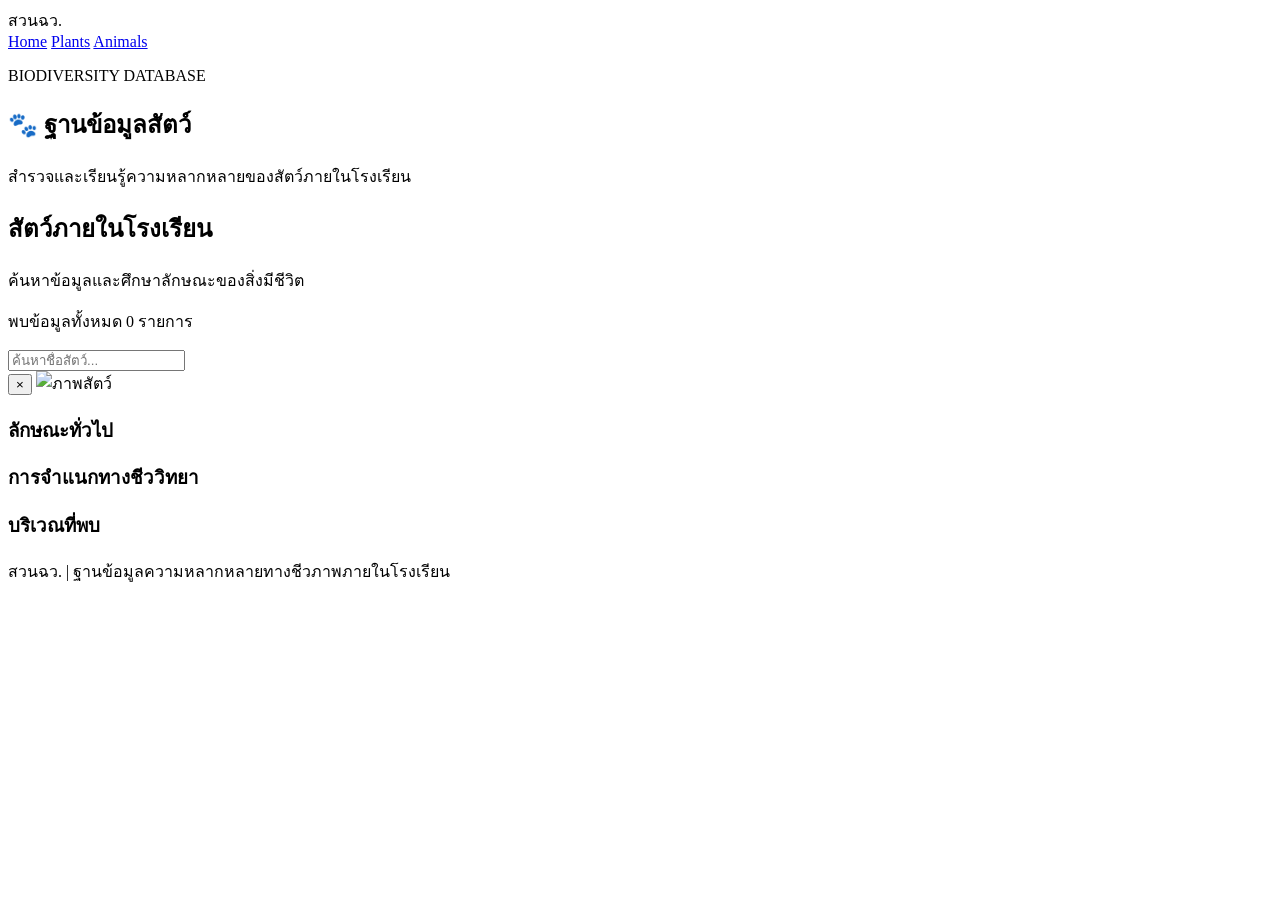
==== animals.html @ 85c2db2e "Add files via upload" ====
<!DOCTYPE html>
<html lang="th">
<head>
    <meta charset="UTF-8">
    <meta name="viewport" content="width=device-width, initial-scale=1.0">
    <title>ฐานข้อมูลสัตว์ | สวนฉว.</title>
    <link rel="stylesheet" href="css/style.css">
</head>
<body>

    <!-- Navigation -->
    <header class="navbar">
        <div class="logo">สวนฉว.</div>

        <nav>
            <a href="index.html">Home</a>
            <a href="plants.html">Plants</a>
            <a href="animals.html" class="active">Animals</a>
        </nav>
    </header>

    <!-- Page Banner -->
    <section class="page-banner">
        <p>BIODIVERSITY DATABASE</p>
        <h1>🐾 ฐานข้อมูลสัตว์</h1>
        <p>สำรวจและเรียนรู้ความหลากหลายของสัตว์ภายในโรงเรียน</p>
    </section>

    <!-- Database -->
    <main class="database-section">

        <div class="database-heading">
            <div>
                <h2>สัตว์ภายในโรงเรียน</h2>
                <p>ค้นหาข้อมูลและศึกษาลักษณะของสิ่งมีชีวิต</p>
            </div>

            <p>พบข้อมูลทั้งหมด <span id="animal-count">0</span> รายการ</p>
        </div>

        <div class="search-box">
            <input
                type="text"
                id="animal-search"
                placeholder="ค้นหาชื่อสัตว์..."
            >
        </div>

        <div id="animal-list" class="plant-grid"></div>

        <p id="empty-message" style="display:none;">
            ไม่พบข้อมูลสัตว์ที่ค้นหา
        </p>

    </main>

    <!-- Detail Modal -->
    <div class="modal" id="animal-modal">
        <div class="modal-content">

            <button class="modal-close" id="modal-close">×</button>

            <img id="detail-image" src="" alt="ภาพสัตว์">

            <div class="modal-info">
                <h2 id="detail-name"></h2>
                <p><i id="detail-scientific"></i></p>

                <h3>ลักษณะทั่วไป</h3>
                <p id="detail-description"></p>

                <h3>การจำแนกทางชีววิทยา</h3>
                <p id="detail-classification"></p>

                <h3>บริเวณที่พบ</h3>
                <p id="detail-location"></p>
            </div>

        </div>
    </div>

    <footer class="footer">
        <p>สวนฉว. | ฐานข้อมูลความหลากหลายทางชีวภาพภายในโรงเรียน</p>
    </footer>

    <script src="js/animals.js"></script>
</body>
</html>
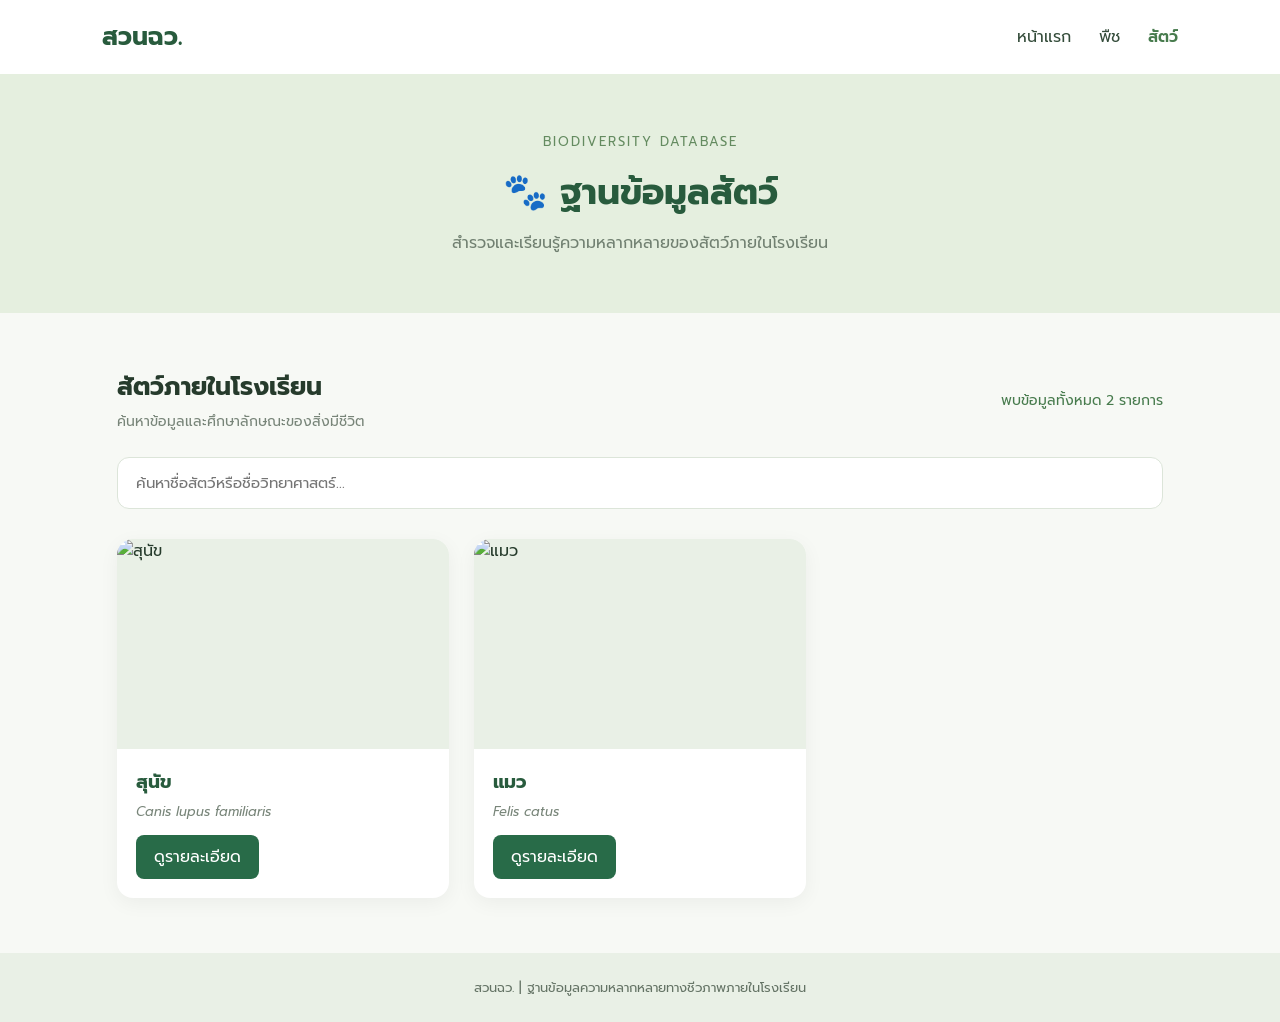
==== commit 7d227fd1: "Add files via upload" ====
--- a/animals.html
+++ b/animals.html
@@ -1,89 +1,61 @@
-
-<!DOCTYPE html>
-<html lang="th">
-<head>
-    <meta charset="UTF-8">
-    <meta name="viewport" content="width=device-width, initial-scale=1.0">
-    <title>ฐานข้อมูลสัตว์ | สวนฉว.</title>
-    <link rel="stylesheet" href="css/style.css">
-</head>
-<body>
-
-    <!-- Navigation -->
-    <header class="navbar">
-        <div class="logo">สวนฉว.</div>
-
-        <nav>
-            <a href="index.html">Home</a>
-            <a href="plants.html">Plants</a>
-            <a href="animals.html" class="active">Animals</a>
-        </nav>
-    </header>
-
-    <!-- Page Banner -->
-    <section class="page-banner">
-        <p>BIODIVERSITY DATABASE</p>
-        <h1>🐾 ฐานข้อมูลสัตว์</h1>
-        <p>สำรวจและเรียนรู้ความหลากหลายของสัตว์ภายในโรงเรียน</p>
-    </section>
-
-    <!-- Database -->
-    <main class="database-section">
-
-        <div class="database-heading">
-            <div>
-                <h2>สัตว์ภายในโรงเรียน</h2>
-                <p>ค้นหาข้อมูลและศึกษาลักษณะของสิ่งมีชีวิต</p>
-            </div>
-
-            <p>พบข้อมูลทั้งหมด <span id="animal-count">0</span> รายการ</p>
-        </div>
-
-        <div class="search-box">
-            <input
-                type="text"
-                id="animal-search"
-                placeholder="ค้นหาชื่อสัตว์..."
-            >
-        </div>
-
-        <div id="animal-list" class="plant-grid"></div>
-
-        <p id="empty-message" style="display:none;">
-            ไม่พบข้อมูลสัตว์ที่ค้นหา
-        </p>
-
-    </main>
-
-    <!-- Detail Modal -->
-    <div class="modal" id="animal-modal">
-        <div class="modal-content">
-
-            <button class="modal-close" id="modal-close">×</button>
-
-            <img id="detail-image" src="" alt="ภาพสัตว์">
-
-            <div class="modal-info">
-                <h2 id="detail-name"></h2>
-                <p><i id="detail-scientific"></i></p>
-
-                <h3>ลักษณะทั่วไป</h3>
-                <p id="detail-description"></p>
-
-                <h3>การจำแนกทางชีววิทยา</h3>
-                <p id="detail-classification"></p>
-
-                <h3>บริเวณที่พบ</h3>
-                <p id="detail-location"></p>
-            </div>
-
-        </div>
-    </div>
-
-    <footer class="footer">
-        <p>สวนฉว. | ฐานข้อมูลความหลากหลายทางชีวภาพภายในโรงเรียน</p>
-    </footer>
-
-    <script src="js/animals.js"></script>
-</body>
-</html>
+<!DOCTYPE html>
+<html lang="th">
+<head>
+  <meta charset="UTF-8">
+  <meta name="viewport" content="width=device-width, initial-scale=1.0">
+  <title>Animals | สวนฉว.</title>
+  <link rel="stylesheet" href="style.css">
+  <script src="animals.js" defer></script>
+</head>
+<body>
+  <header class="navbar">
+    <a href="index.html" class="logo">สวนฉว.</a>
+    <nav>
+      <a href="index.html">หน้าแรก</a>
+      <a href="plants.html">พืช</a>
+      <a href="animals.html" class="active">สัตว์</a>
+    </nav>
+  </header>
+
+  <main>
+    <section class="page-banner">
+      <p class="subtitle">BIODIVERSITY DATABASE</p>
+      <h1>🐾 ฐานข้อมูลสัตว์</h1>
+      <p>สำรวจและเรียนรู้ความหลากหลายของสัตว์ภายในโรงเรียน</p>
+    </section>
+
+    <section class="database-section">
+      <div class="database-heading">
+        <div>
+          <h2>สัตว์ภายในโรงเรียน</h2>
+          <p>ค้นหาข้อมูลและศึกษาลักษณะของสิ่งมีชีวิต</p>
+        </div>
+        <span class="count-label">พบข้อมูลทั้งหมด <span id="animal-count">0</span> รายการ</span>
+      </div>
+
+      <div class="search-box">
+        <input type="search" id="animal-search" placeholder="ค้นหาชื่อสัตว์หรือชื่อวิทยาศาสตร์..." aria-label="ค้นหาสัตว์">
+      </div>
+
+      <div id="animal-list" class="plant-grid"></div>
+      <p id="empty-message" class="empty-message" hidden>ไม่พบข้อมูลสัตว์ที่ค้นหา</p>
+    </section>
+  </main>
+
+  <div class="modal" id="animal-modal" aria-hidden="true">
+    <div class="modal-content" role="dialog" aria-modal="true" aria-labelledby="detail-name">
+      <button class="modal-close" id="modal-close" aria-label="ปิด">×</button>
+      <img id="detail-image" src="" alt="ภาพสัตว์" hidden>
+      <div class="modal-info">
+        <h2 id="detail-name"></h2>
+        <p class="scientific" id="detail-scientific"></p>
+        <h3>ลักษณะทั่วไป</h3><p id="detail-description"></p>
+        <h3>การจำแนกทางชีววิทยา</h3><p id="detail-classification"></p>
+        <h3>บริเวณที่พบ</h3><p id="detail-location"></p>
+      </div>
+    </div>
+  </div>
+
+  <footer><p>สวนฉว. | ฐานข้อมูลความหลากหลายทางชีวภาพภายในโรงเรียน</p></footer>
+</body>
+</html>
--- a/style.css
+++ b/style.css
@@ -0,0 +1,153 @@
+@import url('https://fonts.googleapis.com/css2?family=Prompt:wght@300;400;500;600;700&display=swap');
+
+:root {
+  --green: #285b3d;
+  --green-dark: #194b32;
+  --green-mid: #477b4d;
+  --text: #263b2c;
+  --muted: #788579;
+  --surface: #ffffff;
+  --page: #f7f9f5;
+  --line: #dce5d9;
+}
+
+* { margin: 0; padding: 0; box-sizing: border-box; }
+body {
+  font-family: 'Prompt', sans-serif;
+  background: var(--page);
+  color: var(--text);
+  min-height: 100vh;
+}
+a { color: inherit; }
+.navbar {
+  display: flex; justify-content: space-between; align-items: center;
+  padding: 18px 8%; background: #fff; gap: 24px;
+}
+.logo { font-size: 25px; font-weight: 700; color: var(--green); text-decoration: none; }
+nav { display: flex; align-items: center; gap: 28px; flex-wrap: wrap; }
+nav a { text-decoration: none; color: #344c3a; transition: color .2s; }
+nav a:hover, nav a.active { color: var(--green-mid); }
+nav a.active { font-weight: 600; }
+.hero {
+  min-height: 500px; display: flex; align-items: center; padding: 70px 10%;
+  background: linear-gradient(90deg, rgba(15,45,28,.85), rgba(15,45,28,.25)),
+    linear-gradient(120deg, #dcebd9, #f2f6ed);
+  background-size: cover; background-position: center; color: white;
+}
+.hero-content { max-width: 650px; }
+.subtitle, .eyebrow {
+  color: #648b60; font-size: 13px; letter-spacing: 2px; margin-bottom: 14px;
+}
+.hero .subtitle { color: #d4edbd; }
+.hero h1 { font-size: clamp(29px, 5vw, 42px); line-height: 1.5; margin-bottom: 15px; color: white; }
+.hero-content > p:last-of-type { color: #f0f5ed; line-height: 1.8; }
+.hero-actions { display: flex; gap: 12px; flex-wrap: wrap; margin-top: 25px; }
+.button {
+  display: inline-block; padding: 11px 22px; border-radius: 9px; text-decoration: none;
+  background: white; color: var(--green); font-weight: 600; transition: .2s;
+}
+.button:hover { transform: translateY(-2px); }
+.button-outline { background: transparent; color: white; border: 1px solid rgba(255,255,255,.75); }
+.explore { padding: 65px 8%; text-align: center; }
+.explore h2 { font-size: 29px; }
+.section-intro { color: var(--muted); margin-top: 8px; }
+.category-container {
+  display: grid; grid-template-columns: repeat(2, minmax(0, 1fr));
+  gap: 25px; max-width: 850px; margin: 35px auto 0;
+}
+.category-card {
+  display: block; padding: 35px 25px; background: white; border-radius: 18px;
+  text-decoration: none; color: var(--text); box-shadow: 0 5px 20px rgba(0,0,0,.04);
+  transition: transform .25s, box-shadow .25s;
+}
+.category-card:hover { transform: translateY(-5px); box-shadow: 0 10px 26px rgba(0,0,0,.08); }
+.category-icon { font-size: 45px; margin-bottom: 15px; }
+.category-card h3 { font-size: 23px; margin-bottom: 8px; }
+.category-card p { color: var(--muted); font-size: 14px; margin-bottom: 18px; }
+.category-card span { color: var(--green-mid); font-weight: 600; }
+.project-note {
+  max-width: 850px; margin: 0 auto 60px; padding: 25px 30px;
+  background: #edf3e9; border-radius: 14px; line-height: 1.8;
+}
+.project-note h2 { font-size: 21px; margin-bottom: 8px; color: var(--green); }
+.project-note p { color: #566658; }
+.page-banner { padding: 58px 8%; text-align: center; background: #e5efdf; }
+.page-banner h1 { font-size: clamp(28px, 4vw, 36px); margin: 12px 0; color: var(--green); }
+.page-banner > p:last-child { color: #718071; }
+.database-section { padding: 55px 8%; max-width: 1250px; margin: auto; min-height: 360px; }
+.database-heading {
+  display: flex; justify-content: space-between; align-items: center;
+  gap: 15px; margin-bottom: 25px;
+}
+.database-heading h2 { font-size: 25px; }
+.database-heading p { color: var(--muted); font-size: 14px; margin-top: 5px; }
+.count-label { color: var(--green-mid); font-size: 14px; white-space: nowrap; }
+.search-box { margin-bottom: 30px; }
+.search-box input, .field input, .field textarea, .field select {
+  width: 100%; padding: 14px 18px; border: 1px solid var(--line); border-radius: 12px;
+  font-family: inherit; font-size: 15px; outline: none; background: white; color: var(--text);
+}
+.search-box input:focus, .field input:focus, .field textarea:focus, .field select:focus { border-color: #6a9c58; }
+.plant-grid { display: grid; grid-template-columns: repeat(3, minmax(0, 1fr)); gap: 25px; }
+.plant-card {
+  background: white; border-radius: 16px; overflow: hidden;
+  box-shadow: 0 5px 20px rgba(0,0,0,.05); transition: transform .25s;
+}
+.plant-card:hover { transform: translateY(-4px); }
+.plant-card img { width: 100%; height: 210px; object-fit: cover; display: block; background: #e9f0e6; }
+.plant-card-info { padding: 19px; }
+.plant-card-info h3 { margin-bottom: 5px; color: var(--green); }
+.plant-card-info p { color: var(--muted); font-size: 13px; line-height: 1.7; margin-bottom: 12px; }
+.plant-card-info span { display: inline-block; color: var(--green-mid); font-size: 14px; font-weight: 600; }
+.view-button, .primary-button {
+  border: 0; padding: 10px 18px; background: #286b48; color: white;
+  border-radius: 8px; cursor: pointer; font: inherit; transition: background .2s;
+}
+.view-button:hover, .primary-button:hover { background: var(--green-dark); }
+.empty-message { text-align: center; color: var(--muted); padding: 35px; }
+.modal {
+  display: none; position: fixed; inset: 0; z-index: 1000; background: rgba(0,0,0,.65);
+  justify-content: center; align-items: center; padding: 20px;
+}
+.modal.show { display: flex; }
+.modal-content {
+  background: white; width: 100%; max-width: 650px; max-height: 90vh;
+  overflow-y: auto; border-radius: 16px; position: relative; padding-bottom: 20px;
+}
+.modal-content > img { width: 100%; height: 280px; object-fit: cover; display: block; }
+.modal-info { padding: 22px 25px; }
+.modal-info h2 { color: var(--green); margin-bottom: 5px; }
+.modal-info h3 { margin-top: 18px; margin-bottom: 6px; font-size: 17px; }
+.modal-info p { line-height: 1.8; color: #566658; white-space: pre-line; }
+.modal-info .scientific { font-style: italic; color: #819080; }
+.modal-close {
+  position: absolute; top: 12px; right: 15px; width: 38px; height: 38px;
+  border: 0; border-radius: 50%; background: white; font-size: 27px; cursor: pointer; z-index: 2;
+}
+.admin-wrap { max-width: 900px; margin: 45px auto; padding: 0 20px; }
+.admin-panel { background: white; padding: 28px; border-radius: 16px; box-shadow: 0 5px 20px rgba(0,0,0,.05); }
+.admin-panel h2 { color: var(--green); margin-bottom: 10px; }
+.notice { background: #fff7df; color: #745b19; border: 1px solid #f0dfaa; padding: 14px 16px; border-radius: 10px; margin: 15px 0 22px; line-height: 1.7; }
+.field { margin: 15px 0; }
+.field label { display: block; margin-bottom: 7px; font-weight: 500; }
+.field textarea { min-height: 95px; resize: vertical; }
+.form-actions { display: flex; gap: 10px; flex-wrap: wrap; margin-top: 20px; }
+.secondary-button { border: 1px solid var(--line); background: #f5f8f3; color: var(--text); padding: 10px 18px; border-radius: 8px; font: inherit; cursor: pointer; }
+footer { text-align: center; padding: 25px; background: #e9f0e6; color: #647365; font-size: 13px; }
+[hidden] { display: none !important; }
+
+@media (max-width: 800px) {
+  .plant-grid { grid-template-columns: repeat(2, minmax(0, 1fr)); }
+  .navbar { padding-left: 5%; padding-right: 5%; }
+}
+@media (max-width: 600px) {
+  .navbar { flex-direction: column; gap: 14px; padding: 17px 5%; }
+  nav { justify-content: center; gap: 18px; }
+  .hero { min-height: 430px; padding: 55px 7%; }
+  .category-container, .plant-grid { grid-template-columns: 1fr; }
+  .explore { padding: 50px 6%; }
+  .database-section { padding: 40px 6%; }
+  .database-heading { align-items: flex-start; flex-direction: column; }
+  .modal-content > img { height: 200px; }
+  .project-note { margin: 0 6% 40px; }
+}
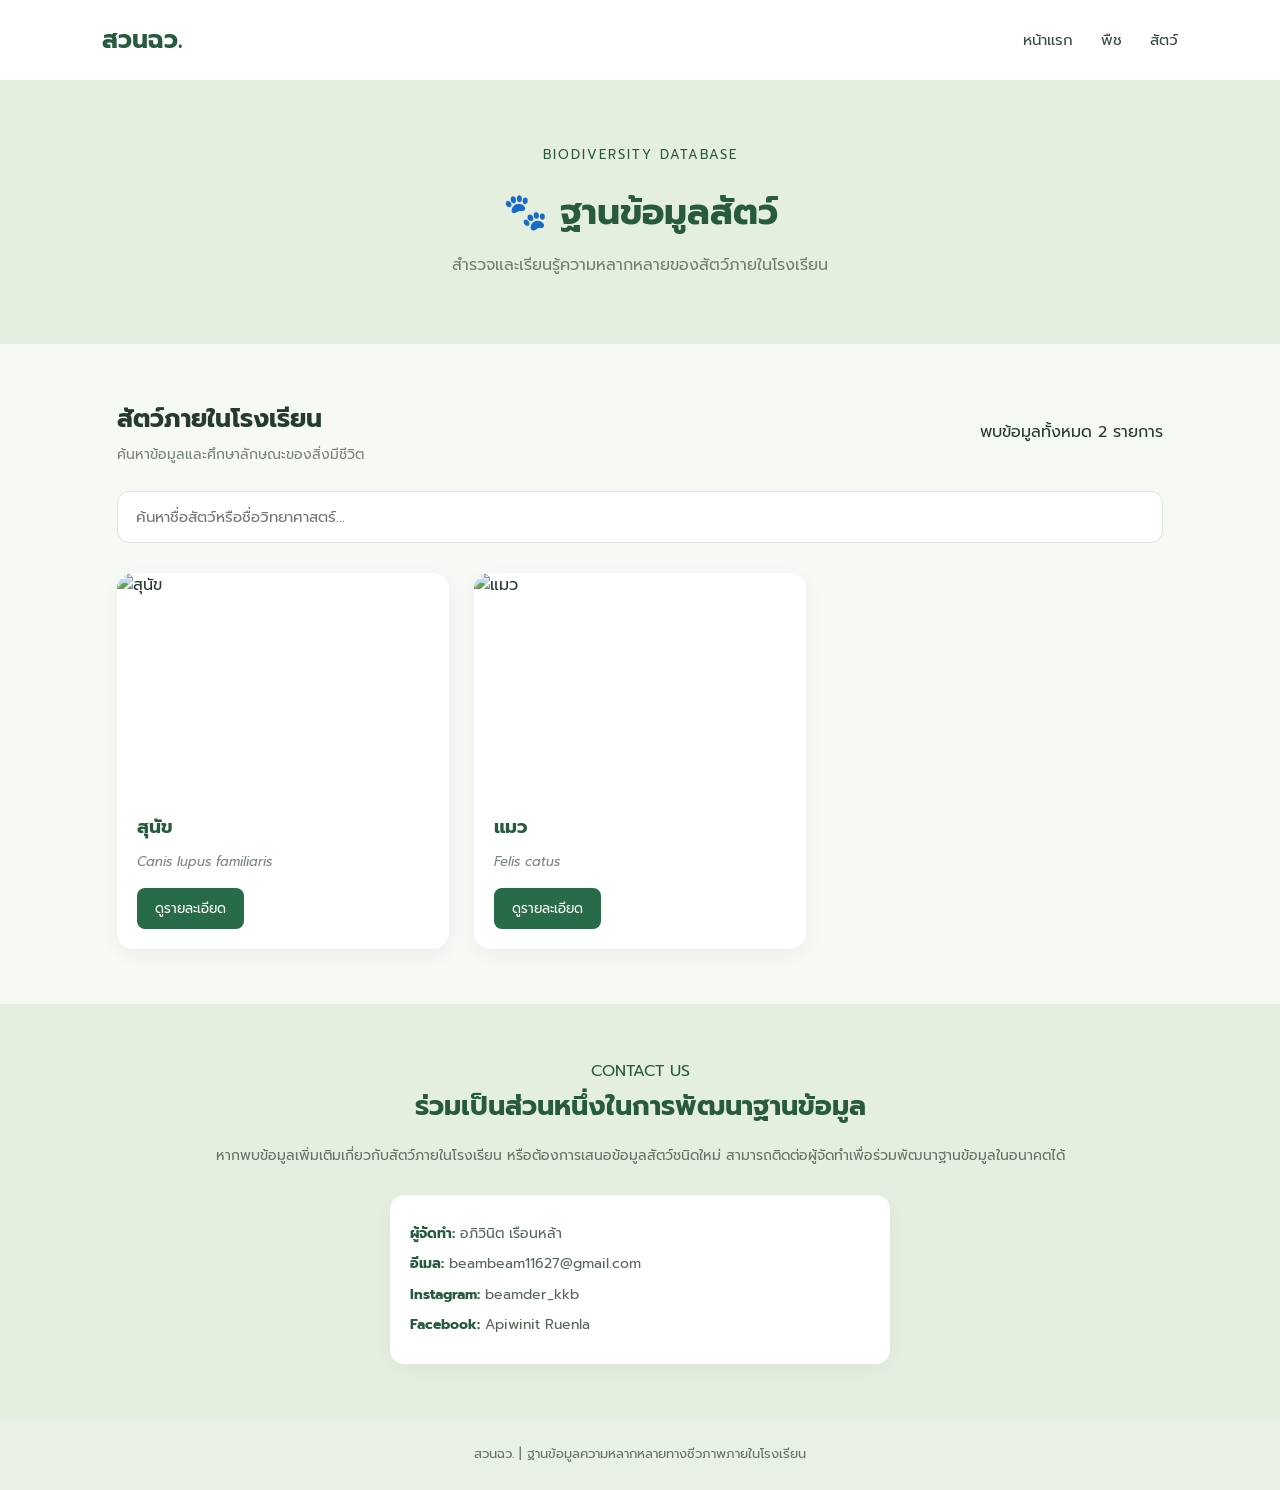
==== commit 6dbcee47: "Add files via upload" ====
--- a/animals.html
+++ b/animals.html
@@ -1,3 +1,4 @@
+
 <!DOCTYPE html>
 <html lang="th">
 <head>
@@ -49,13 +50,38 @@
       <div class="modal-info">
         <h2 id="detail-name"></h2>
         <p class="scientific" id="detail-scientific"></p>
-        <h3>ลักษณะทั่วไป</h3><p id="detail-description"></p>
-        <h3>การจำแนกทางชีววิทยา</h3><p id="detail-classification"></p>
-        <h3>บริเวณที่พบ</h3><p id="detail-location"></p>
+        <h3>ลักษณะทั่วไป</h3>
+        <p id="detail-description"></p>
+        <h3>การจำแนกทางชีววิทยา</h3>
+        <p id="detail-classification"></p>
+        <h3>บริเวณที่พบ</h3>
+        <p id="detail-location"></p>
       </div>
     </div>
   </div>
 
-  <footer><p>สวนฉว. | ฐานข้อมูลความหลากหลายทางชีวภาพภายในโรงเรียน</p></footer>
+  <!-- ส่วนติดต่อผู้จัดทำ -->
+  <section class="contact-section">
+    <div class="contact-content">
+      <p class="subtitle">CONTACT US</p>
+      <h2>ร่วมเป็นส่วนหนึ่งในการพัฒนาฐานข้อมูล</h2>
+      <p>
+        หากพบข้อมูลเพิ่มเติมเกี่ยวกับสัตว์ภายในโรงเรียน
+        หรือต้องการเสนอข้อมูลสัตว์ชนิดใหม่
+        สามารถติดต่อผู้จัดทำเพื่อร่วมพัฒนาฐานข้อมูลในอนาคตได้
+      </p>
+
+      <div class="contact-info">
+        <p><strong>ผู้จัดทำ:</strong> อภิวินิต เรือนหล้า</p>
+        <p><strong>อีเมล:</strong> beambeam11627@gmail.com</p>
+       <p><strong>Instagram:</strong> beamder_kkb</p>
+        <p><strong>Facebook:</strong> Apiwinit Ruenla</p>
+    </div>
+    </div>
+  </section>
+
+  <footer>
+    <p>สวนฉว. | ฐานข้อมูลความหลากหลายทางชีวภาพภายในโรงเรียน</p>
+  </footer>
 </body>
 </html>
--- a/style.css
+++ b/style.css
@@ -1,153 +1,539 @@
+
+/* ========================================
+   SUAN-CHIW | SCHOOL BIODIVERSITY
+   Main Stylesheet
+======================================== */
+
+/* Google Font */
 @import url('https://fonts.googleapis.com/css2?family=Prompt:wght@300;400;500;600;700&display=swap');
 
-:root {
-  --green: #285b3d;
-  --green-dark: #194b32;
-  --green-mid: #477b4d;
-  --text: #263b2c;
-  --muted: #788579;
-  --surface: #ffffff;
-  --page: #f7f9f5;
-  --line: #dce5d9;
-}
-
-* { margin: 0; padding: 0; box-sizing: border-box; }
+/* ========================================
+   RESET & GLOBAL
+======================================== */
+
+* {
+    margin: 0;
+    padding: 0;
+    box-sizing: border-box;
+}
+
 body {
-  font-family: 'Prompt', sans-serif;
-  background: var(--page);
-  color: var(--text);
-  min-height: 100vh;
-}
-a { color: inherit; }
+    font-family: 'Prompt', sans-serif;
+    background: #f7f9f5;
+    color: #263b2c;
+    line-height: 1.6;
+}
+
+a {
+    text-decoration: none;
+}
+
+/* ========================================
+   NAVBAR
+======================================== */
+
 .navbar {
-  display: flex; justify-content: space-between; align-items: center;
-  padding: 18px 8%; background: #fff; gap: 24px;
-}
-.logo { font-size: 25px; font-weight: 700; color: var(--green); text-decoration: none; }
-nav { display: flex; align-items: center; gap: 28px; flex-wrap: wrap; }
-nav a { text-decoration: none; color: #344c3a; transition: color .2s; }
-nav a:hover, nav a.active { color: var(--green-mid); }
-nav a.active { font-weight: 600; }
+    display: flex;
+    justify-content: space-between;
+    align-items: center;
+    padding: 20px 8%;
+    background: white;
+    box-shadow: 0 2px 10px rgba(0, 0, 0, 0.03);
+}
+
+.logo {
+    font-size: 25px;
+    font-weight: 700;
+    color: #285b3d;
+}
+
+nav {
+    display: flex;
+    align-items: center;
+    gap: 28px;
+}
+
+nav a {
+    color: #344c3a;
+    font-size: 15px;
+    transition: 0.3s;
+}
+
+nav a:hover {
+    color: #6a9c58;
+}
+
+/* ========================================
+   HOME HERO
+======================================== */
+
 .hero {
-  min-height: 500px; display: flex; align-items: center; padding: 70px 10%;
-  background: linear-gradient(90deg, rgba(15,45,28,.85), rgba(15,45,28,.25)),
-    linear-gradient(120deg, #dcebd9, #f2f6ed);
-  background-size: cover; background-position: center; color: white;
-}
-.hero-content { max-width: 650px; }
-.subtitle, .eyebrow {
-  color: #648b60; font-size: 13px; letter-spacing: 2px; margin-bottom: 14px;
-}
-.hero .subtitle { color: #d4edbd; }
-.hero h1 { font-size: clamp(29px, 5vw, 42px); line-height: 1.5; margin-bottom: 15px; color: white; }
-.hero-content > p:last-of-type { color: #f0f5ed; line-height: 1.8; }
-.hero-actions { display: flex; gap: 12px; flex-wrap: wrap; margin-top: 25px; }
-.button {
-  display: inline-block; padding: 11px 22px; border-radius: 9px; text-decoration: none;
-  background: white; color: var(--green); font-weight: 600; transition: .2s;
-}
-.button:hover { transform: translateY(-2px); }
-.button-outline { background: transparent; color: white; border: 1px solid rgba(255,255,255,.75); }
-.explore { padding: 65px 8%; text-align: center; }
-.explore h2 { font-size: 29px; }
-.section-intro { color: var(--muted); margin-top: 8px; }
+    min-height: 500px;
+    display: flex;
+    align-items: center;
+    padding: 70px 10%;
+    background: linear-gradient(
+        120deg,
+        #285b3d,
+        #648b60
+    );
+    color: white;
+}
+
+.hero-content {
+    max-width: 650px;
+    position: relative;
+    z-index: 1;
+}
+
+/* BIODIVERSITY DATABASE */
+.hero .subtitle {
+    color: #285b3d;
+    font-size: 13px;
+    letter-spacing: 2px;
+    margin-bottom: 18px;
+}
+
+.hero h1 {
+    font-size: 42px;
+    line-height: 1.5;
+    margin-bottom: 15px;
+    color: white;
+}
+
+.hero-content > p:last-child {
+    color: #f0f5ed;
+    line-height: 1.8;
+}
+
+/* ========================================
+   EXPLORE SECTION
+======================================== */
+
+.explore {
+    padding: 65px 8%;
+    text-align: center;
+}
+
+.explore h2 {
+    font-size: 29px;
+}
+
+.explore > p {
+    color: #788579;
+    margin-top: 8px;
+}
+
 .category-container {
-  display: grid; grid-template-columns: repeat(2, minmax(0, 1fr));
-  gap: 25px; max-width: 850px; margin: 35px auto 0;
-}
+    display: grid;
+    grid-template-columns: repeat(2, 1fr);
+    gap: 25px;
+    max-width: 850px;
+    margin: 35px auto 0;
+}
+
 .category-card {
-  display: block; padding: 35px 25px; background: white; border-radius: 18px;
-  text-decoration: none; color: var(--text); box-shadow: 0 5px 20px rgba(0,0,0,.04);
-  transition: transform .25s, box-shadow .25s;
-}
-.category-card:hover { transform: translateY(-5px); box-shadow: 0 10px 26px rgba(0,0,0,.08); }
-.category-icon { font-size: 45px; margin-bottom: 15px; }
-.category-card h3 { font-size: 23px; margin-bottom: 8px; }
-.category-card p { color: var(--muted); font-size: 14px; margin-bottom: 18px; }
-.category-card span { color: var(--green-mid); font-weight: 600; }
-.project-note {
-  max-width: 850px; margin: 0 auto 60px; padding: 25px 30px;
-  background: #edf3e9; border-radius: 14px; line-height: 1.8;
-}
-.project-note h2 { font-size: 21px; margin-bottom: 8px; color: var(--green); }
-.project-note p { color: #566658; }
-.page-banner { padding: 58px 8%; text-align: center; background: #e5efdf; }
-.page-banner h1 { font-size: clamp(28px, 4vw, 36px); margin: 12px 0; color: var(--green); }
-.page-banner > p:last-child { color: #718071; }
-.database-section { padding: 55px 8%; max-width: 1250px; margin: auto; min-height: 360px; }
+    display: block;
+    padding: 35px 25px;
+    background: white;
+    border-radius: 18px;
+    color: #263b2c;
+    box-shadow: 0 5px 20px rgba(0, 0, 0, 0.04);
+    transition: 0.3s;
+}
+
+.category-card:hover {
+    transform: translateY(-5px);
+    box-shadow: 0 10px 25px rgba(0, 0, 0, 0.08);
+}
+
+.category-icon {
+    font-size: 45px;
+    margin-bottom: 15px;
+}
+
+.category-card h3 {
+    font-size: 23px;
+    margin-bottom: 8px;
+}
+
+.category-card p {
+    color: #788579;
+    font-size: 14px;
+    margin-bottom: 18px;
+}
+
+.category-card span {
+    color: #477b4d;
+    font-weight: 600;
+}
+
+/* ========================================
+   FOOTER
+======================================== */
+
+footer {
+    text-align: center;
+    padding: 25px;
+    background: #e9f0e6;
+    color: #647365;
+    font-size: 13px;
+}
+
+/* ========================================
+   PLANTS & ANIMALS PAGE
+======================================== */
+
+/* Page Banner */
+
+.page-banner {
+    padding: 65px 8%;
+    text-align: center;
+    background: #e5efdf;
+}
+
+/* PLANT DATABASE และ ANIMAL DATABASE */
+.page-banner .subtitle {
+    color: #285b3d;
+    font-size: 13px;
+    letter-spacing: 2px;
+    margin-bottom: 18px;
+}
+
+.page-banner h1 {
+    font-size: 36px;
+    margin: 12px 0;
+    color: #285b3d;
+}
+
+.page-banner > p:last-child {
+    color: #718071;
+}
+
+/* Database Section */
+
+.database-section {
+    padding: 55px 8%;
+    max-width: 1250px;
+    margin: auto;
+}
+
 .database-heading {
-  display: flex; justify-content: space-between; align-items: center;
-  gap: 15px; margin-bottom: 25px;
-}
-.database-heading h2 { font-size: 25px; }
-.database-heading p { color: var(--muted); font-size: 14px; margin-top: 5px; }
-.count-label { color: var(--green-mid); font-size: 14px; white-space: nowrap; }
-.search-box { margin-bottom: 30px; }
-.search-box input, .field input, .field textarea, .field select {
-  width: 100%; padding: 14px 18px; border: 1px solid var(--line); border-radius: 12px;
-  font-family: inherit; font-size: 15px; outline: none; background: white; color: var(--text);
-}
-.search-box input:focus, .field input:focus, .field textarea:focus, .field select:focus { border-color: #6a9c58; }
-.plant-grid { display: grid; grid-template-columns: repeat(3, minmax(0, 1fr)); gap: 25px; }
+    display: flex;
+    justify-content: space-between;
+    align-items: center;
+    gap: 15px;
+    margin-bottom: 25px;
+}
+
+.database-heading h2 {
+    font-size: 25px;
+}
+
+.database-heading p {
+    color: #788579;
+    font-size: 14px;
+    margin-top: 5px;
+}
+
+#plant-count {
+    color: #477b4d;
+    font-size: 14px;
+}
+
+/* Search */
+
+.search-box {
+    margin-bottom: 30px;
+}
+
+.search-box input {
+    width: 100%;
+    padding: 14px 18px;
+    border: 1px solid #dce5d9;
+    border-radius: 12px;
+    font-family: inherit;
+    font-size: 15px;
+    outline: none;
+    background: white;
+}
+
+.search-box input:focus {
+    border-color: #6a9c58;
+    box-shadow: 0 0 0 3px rgba(106, 156, 88, 0.1);
+}
+
+/* Database Grid */
+
+.plant-grid {
+    display: grid;
+    grid-template-columns: repeat(3, 1fr);
+    gap: 25px;
+}
+
+/* Organism Card */
+
 .plant-card {
-  background: white; border-radius: 16px; overflow: hidden;
-  box-shadow: 0 5px 20px rgba(0,0,0,.05); transition: transform .25s;
-}
-.plant-card:hover { transform: translateY(-4px); }
-.plant-card img { width: 100%; height: 210px; object-fit: cover; display: block; background: #e9f0e6; }
-.plant-card-info { padding: 19px; }
-.plant-card-info h3 { margin-bottom: 5px; color: var(--green); }
-.plant-card-info p { color: var(--muted); font-size: 13px; line-height: 1.7; margin-bottom: 12px; }
-.plant-card-info span { display: inline-block; color: var(--green-mid); font-size: 14px; font-weight: 600; }
-.view-button, .primary-button {
-  border: 0; padding: 10px 18px; background: #286b48; color: white;
-  border-radius: 8px; cursor: pointer; font: inherit; transition: background .2s;
-}
-.view-button:hover, .primary-button:hover { background: var(--green-dark); }
-.empty-message { text-align: center; color: var(--muted); padding: 35px; }
+    background: white;
+    border-radius: 16px;
+    overflow: hidden;
+    box-shadow: 0 5px 20px rgba(0, 0, 0, 0.05);
+    cursor: pointer;
+    transition: 0.3s;
+}
+
+.plant-card:hover {
+    transform: translateY(-5px);
+    box-shadow: 0 10px 25px rgba(0, 0, 0, 0.08);
+}
+
+.plant-card img {
+    display: block;
+    width: 100%;
+    height: 220px;
+    object-fit: cover;
+}
+
+.plant-card-info {
+    padding: 20px;
+}
+
+.plant-card-info h3 {
+    margin-bottom: 8px;
+    color: #285b3d;
+}
+
+.plant-card-info p {
+    color: #788579;
+    font-size: 13px;
+    line-height: 1.7;
+    margin-bottom: 15px;
+}
+
+.plant-card-info span {
+    display: inline-block;
+    margin-top: 12px;
+    color: #477b4d;
+    font-size: 14px;
+    font-weight: 600;
+}
+
+/* View Button */
+
+.view-button {
+    border: none;
+    padding: 10px 18px;
+    background: #286b48;
+    color: white;
+    border-radius: 8px;
+    cursor: pointer;
+    font-family: inherit;
+    transition: 0.3s;
+}
+
+.view-button:hover {
+    background: #194b32;
+}
+
+/* Empty Message */
+
+.empty-message {
+    text-align: center;
+    color: #788579;
+    padding: 35px;
+}
+
+/* ========================================
+   DETAIL MODAL
+======================================== */
+
 .modal {
-  display: none; position: fixed; inset: 0; z-index: 1000; background: rgba(0,0,0,.65);
-  justify-content: center; align-items: center; padding: 20px;
-}
-.modal.show { display: flex; }
+    display: none;
+    position: fixed;
+    inset: 0;
+    z-index: 1000;
+    background: rgba(0, 0, 0, 0.65);
+    justify-content: center;
+    align-items: center;
+    padding: 20px;
+}
+
+.modal.show {
+    display: flex;
+}
+
 .modal-content {
-  background: white; width: 100%; max-width: 650px; max-height: 90vh;
-  overflow-y: auto; border-radius: 16px; position: relative; padding-bottom: 20px;
-}
-.modal-content > img { width: 100%; height: 280px; object-fit: cover; display: block; }
-.modal-info { padding: 22px 25px; }
-.modal-info h2 { color: var(--green); margin-bottom: 5px; }
-.modal-info h3 { margin-top: 18px; margin-bottom: 6px; font-size: 17px; }
-.modal-info p { line-height: 1.8; color: #566658; white-space: pre-line; }
-.modal-info .scientific { font-style: italic; color: #819080; }
+    background: white;
+    width: 100%;
+    max-width: 650px;
+    max-height: 90vh;
+    overflow-y: auto;
+    border-radius: 16px;
+    position: relative;
+    padding-bottom: 25px;
+}
+
+.modal-content > img {
+    display: block;
+    width: 100%;
+    height: 300px;
+    object-fit: cover;
+}
+
+.modal-info {
+    padding: 22px;
+}
+
+.modal-info h2 {
+    color: #285b3d;
+    margin-bottom: 5px;
+}
+
+.modal-info h3 {
+    margin-top: 20px;
+    margin-bottom: 8px;
+}
+
+.modal-info p {
+    margin-top: 12px;
+    line-height: 1.8;
+    color: #566658;
+    white-space: pre-line;
+}
+
+.modal-info #detail-scientific {
+    font-style: italic;
+    color: #819080;
+}
+
+/* Close Button */
+
 .modal-close {
-  position: absolute; top: 12px; right: 15px; width: 38px; height: 38px;
-  border: 0; border-radius: 50%; background: white; font-size: 27px; cursor: pointer; z-index: 2;
-}
-.admin-wrap { max-width: 900px; margin: 45px auto; padding: 0 20px; }
-.admin-panel { background: white; padding: 28px; border-radius: 16px; box-shadow: 0 5px 20px rgba(0,0,0,.05); }
-.admin-panel h2 { color: var(--green); margin-bottom: 10px; }
-.notice { background: #fff7df; color: #745b19; border: 1px solid #f0dfaa; padding: 14px 16px; border-radius: 10px; margin: 15px 0 22px; line-height: 1.7; }
-.field { margin: 15px 0; }
-.field label { display: block; margin-bottom: 7px; font-weight: 500; }
-.field textarea { min-height: 95px; resize: vertical; }
-.form-actions { display: flex; gap: 10px; flex-wrap: wrap; margin-top: 20px; }
-.secondary-button { border: 1px solid var(--line); background: #f5f8f3; color: var(--text); padding: 10px 18px; border-radius: 8px; font: inherit; cursor: pointer; }
-footer { text-align: center; padding: 25px; background: #e9f0e6; color: #647365; font-size: 13px; }
-[hidden] { display: none !important; }
+    position: absolute;
+    top: 12px;
+    right: 15px;
+    width: 38px;
+    height: 38px;
+    border: none;
+    border-radius: 50%;
+    background: white;
+    font-size: 25px;
+    cursor: pointer;
+    z-index: 2;
+}
+
+/* ========================================
+   RESPONSIVE DESIGN
+======================================== */
 
 @media (max-width: 800px) {
-  .plant-grid { grid-template-columns: repeat(2, minmax(0, 1fr)); }
-  .navbar { padding-left: 5%; padding-right: 5%; }
-}
+    .plant-grid {
+        grid-template-columns: repeat(2, 1fr);
+    }
+}
+
 @media (max-width: 600px) {
-  .navbar { flex-direction: column; gap: 14px; padding: 17px 5%; }
-  nav { justify-content: center; gap: 18px; }
-  .hero { min-height: 430px; padding: 55px 7%; }
-  .category-container, .plant-grid { grid-template-columns: 1fr; }
-  .explore { padding: 50px 6%; }
-  .database-section { padding: 40px 6%; }
-  .database-heading { align-items: flex-start; flex-direction: column; }
-  .modal-content > img { height: 200px; }
-  .project-note { margin: 0 6% 40px; }
-}
+    .navbar {
+        padding: 18px 5%;
+        flex-direction: column;
+        gap: 15px;
+    }
+
+    nav {
+        gap: 18px;
+        flex-wrap: wrap;
+        justify-content: center;
+    }
+
+    .hero {
+        min-height: 400px;
+        padding: 55px 7%;
+    }
+
+    .hero h1 {
+        font-size: 29px;
+    }
+
+    .category-container {
+        grid-template-columns: 1fr;
+    }
+
+    .plant-grid {
+        grid-template-columns: 1fr;
+    }
+
+    .database-heading {
+        align-items: flex-start;
+        flex-direction: column;
+    }
+
+    .page-banner h1 {
+        font-size: 28px;
+    }
+
+    .modal-content > img {
+        height: 200px;
+    }
+}
+
+/* ========================================
+   CONTACT SECTION
+======================================== */
+
+.contact-section {
+    padding: 55px 8%;
+    background: #e5efdf;
+}
+
+.contact-content {
+    max-width: 850px;
+    margin: auto;
+    text-align: center;
+}
+
+.contact-content .subtitle {
+    color: #285b3d;
+}
+
+.contact-content h2 {
+    color: #285b3d;
+    font-size: 27px;
+    margin-bottom: 15px;
+}
+
+.contact-content > p:not(.subtitle) {
+    color: #647365;
+    font-size: 14px;
+    line-height: 1.9;
+}
+
+.contact-info {
+    margin: 25px auto 0;
+    padding: 20px;
+    max-width: 500px;
+    background: white;
+    border-radius: 14px;
+    text-align: left;
+    box-shadow: 0 5px 20px rgba(0, 0, 0, 0.04);
+}
+
+.contact-info p {
+    color: #566658;
+    font-size: 14px;
+    margin: 8px 0;
+    overflow-wrap: anywhere;
+}
+
+.contact-info strong {
+    color: #285b3d;
+}
+
+@media (max-width: 600px) {
+    .contact-section {
+        padding: 40px 6%;
+    }
+
+    .contact-content h2 {
+        font-size: 22px;
+    }
+}
